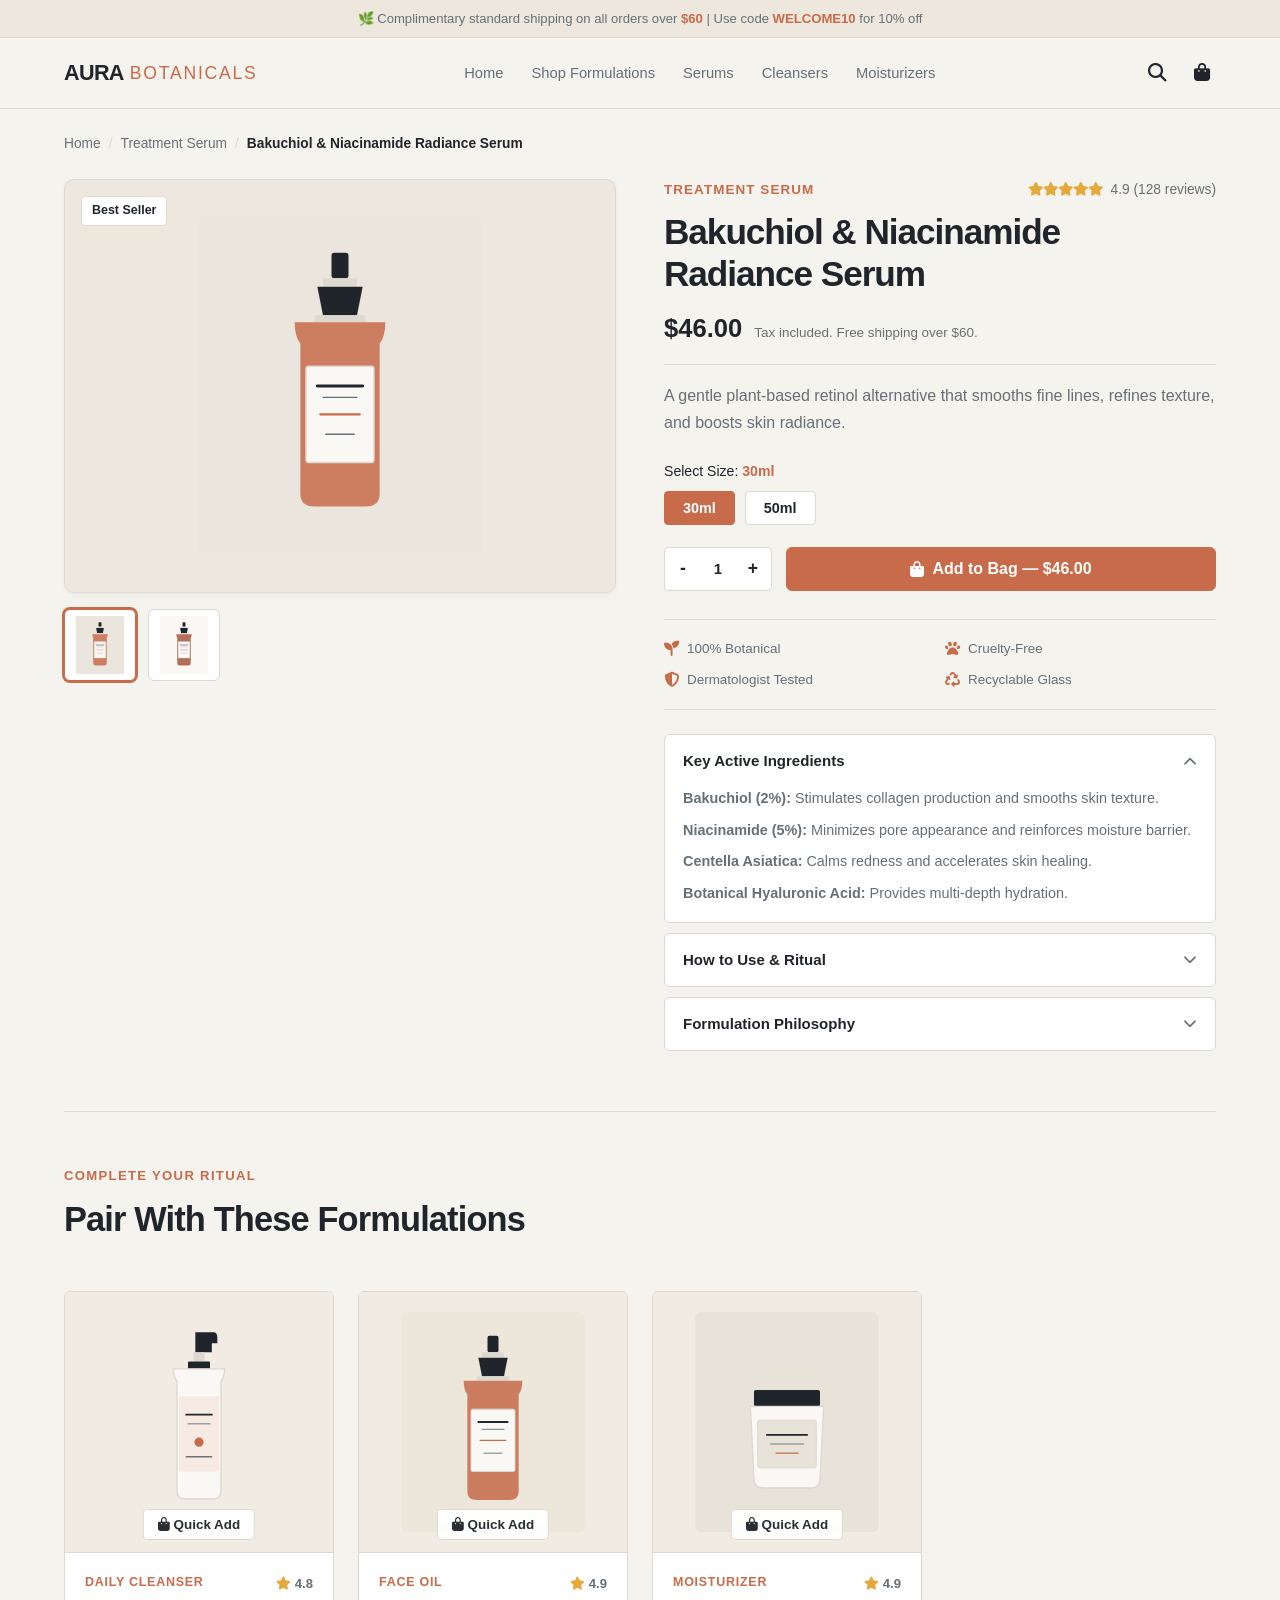
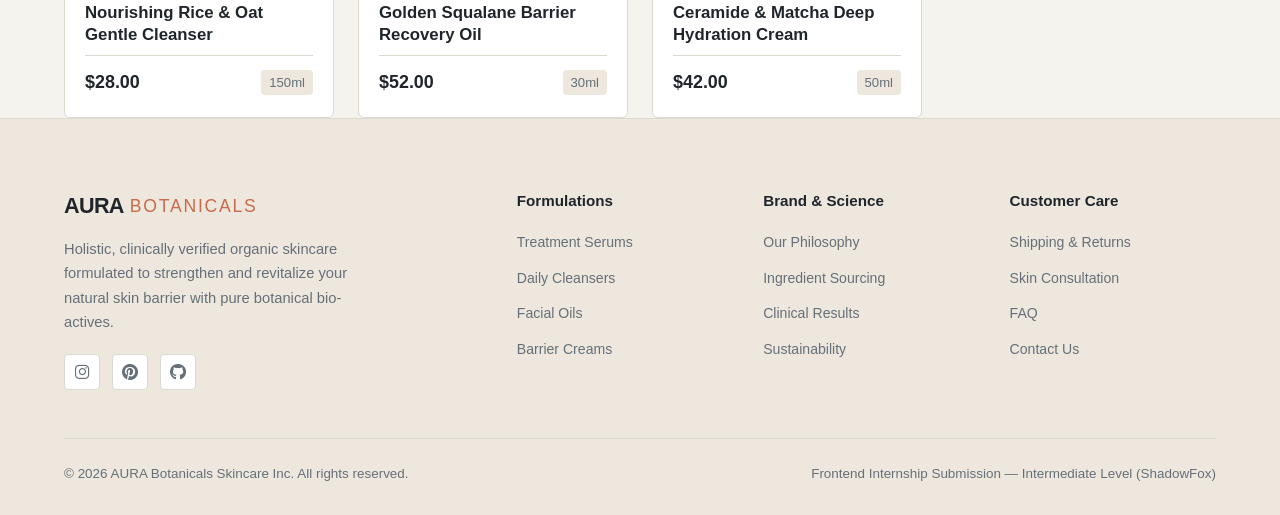
==== product.html @ f3564e28 "Develop the base code of the project" ====
<!DOCTYPE html>
<html lang="en">

<head>
  <meta charset="UTF-8">
  <meta name="viewport" content="width=device-width, initial-scale=1.0">
  <title>Product Details | AURA Botanicals</title>
  <meta name="description"
    content="Discover the botanical ingredients, clinical benefits, and daily ritual instructions for this AURA Botanicals formulation.">

  <!-- Font Awesome Icons -->
  <link rel="stylesheet" href="https://cdnjs.cloudflare.com/ajax/libs/font-awesome/6.5.1/css/all.min.css">

  <!-- Stylesheet -->
  <link rel="stylesheet" href="css/style.css">
</head>

<body>

  <!-- 1. Announcement Top Bar -->
  <div class="announcement-bar">
    <div class="container">
      <span>🌿 Complimentary standard shipping on all orders over <strong>$60</strong> | Use code <strong>WELCOME10</strong> for 10% off</span>
    </div>
  </div>

  <!-- 2. Main Navigation Header -->
  <header class="header">
    <div class="container nav-container">
      <a href="index.html" class="logo">AURA <span>Botanicals</span></a>

      <nav class="nav-menu" id="desktopNav">
        <ul class="nav-list">
          <li><a href="index.html" class="nav-link">Home</a></li>
          <li><a href="shop.html" class="nav-link">Shop Formulations</a></li>
          <li><a href="shop.html?category=serums" class="nav-link">Serums</a></li>
          <li><a href="shop.html?category=cleansers" class="nav-link">Cleansers</a></li>
          <li><a href="shop.html?category=moisturizers" class="nav-link">Moisturizers</a></li>
        </ul>
      </nav>

      <div class="nav-actions">
        <a href="shop.html" class="nav-action-btn" aria-label="Search Catalog"><i class="fa-solid fa-magnifying-glass"></i></a>
        <button type="button" class="nav-action-btn open-cart-btn" aria-label="Open Shopping Bag">
          <i class="fa-solid fa-bag-shopping"></i>
          <span class="cart-count-badge" style="display: none;">0</span>
        </button>
        <button type="button" class="hamburger-btn" id="mobileMenuToggle" aria-label="Toggle Navigation Menu">
          <i class="fa-solid fa-bars"></i>
        </button>
      </div>
    </div>

    <!-- Mobile Drawer Menu -->
    <div class="mobile-nav-menu" id="mobileNavMenu">
      <ul class="mobile-nav-list">
        <li><a href="index.html" class="mobile-nav-link">Home</a></li>
        <li><a href="shop.html" class="mobile-nav-link">All Formulations</a></li>
        <li><a href="shop.html?category=serums" class="mobile-nav-link">Treatment Serums</a></li>
        <li><a href="shop.html?category=cleansers" class="mobile-nav-link">Daily Cleansers</a></li>
        <li><a href="shop.html?category=oils" class="mobile-nav-link">Botanical Oils</a></li>
        <li><a href="shop.html?category=moisturizers" class="mobile-nav-link">Barrier Creams</a></li>
      </ul>
    </div>
  </header>

  <main>
    <!-- 3. Dynamic Product Detail Container -->
    <div class="container" id="productDetailContainer">
      <!-- Injected and rendered dynamically by js/product-detail.js -->
    </div>
  </main>

  <!-- 4. Slide-out Cart Drawer -->
  <div class="cart-overlay" id="cartOverlay"></div>
  <aside class="cart-drawer" id="cartDrawer" aria-label="Shopping Bag">
    <div class="cart-drawer-header">
      <h3>Your Bag</h3>
      <button type="button" class="close-cart-btn" id="closeCartBtn" aria-label="Close Shopping Bag">
        <i class="fa-solid fa-xmark"></i>
      </button>
    </div>

    <!-- Free Shipping Progress Tracker -->
    <div class="cart-shipping-banner">
      <p class="shipping-text" id="cartShippingText">Free shipping on orders over <strong>$60.00</strong></p>
      <div class="shipping-progress-wrap">
        <div class="shipping-progress-bar" id="cartShippingBar"></div>
      </div>
    </div>

    <div class="cart-drawer-body">
      <!-- Empty State -->
      <div class="cart-empty-state" id="cartDrawerEmpty">
        <i class="fa-solid fa-bag-shopping"></i>
        <h4>Your bag is currently empty</h4>
        <p>Explore our organic botanical formulations to find your daily ritual.</p>
        <button type="button" class="btn btn-primary" onclick="closeCartDrawer()">Continue Browsing</button>
      </div>

      <!-- Items List Container -->
      <div class="cart-items-list" id="cartDrawerItems"></div>
    </div>

    <!-- Footer Summary & Checkout -->
    <div class="cart-drawer-footer" id="cartDrawerFooter" style="display: none;">
      <form class="promo-form" id="promoCodeForm">
        <input type="text" id="promoCodeInput" placeholder="Promo code (e.g. WELCOME10)">
        <button type="submit" class="btn btn-secondary btn-sm">Apply</button>
      </form>
      <p class="promo-msg" id="promoMsg"></p>

      <div class="cart-summary-row">
        <span>Estimated Total</span>
        <span id="cartDrawerSubtotal">$0.00</span>
      </div>

      <button type="button" class="btn btn-primary checkout-btn" id="checkoutBtn">
        Proceed to Checkout <i class="fa-solid fa-arrow-right"></i>
      </button>
    </div>
  </aside>

  <!-- 5. Simulated Checkout Modal -->
  <div class="modal-overlay" id="checkoutModal">
    <div class="checkout-modal-card">
      <button type="button" class="close-modal-btn" id="closeCheckoutBtn" aria-label="Close Modal">
        <i class="fa-solid fa-xmark"></i>
      </button>

      <div id="checkoutFormState">
        <span class="section-subtitle">Secure Order</span>
        <h3 style="margin-top: 4px; font-size: 1.4rem;">Checkout Simulation</h3>
        <p style="color: var(--text-secondary); font-size: 0.88rem; margin-top: 4px;">Enter delivery details to complete your order.</p>

        <form class="checkout-form" id="simulatedCheckoutForm">
          <div class="form-row">
            <div class="form-group">
              <label for="cFirstName">First Name</label>
              <input type="text" id="cFirstName" required placeholder="Jane">
            </div>
            <div class="form-group">
              <label for="cLastName">Last Name</label>
              <input type="text" id="cLastName" required placeholder="Doe">
            </div>
          </div>

          <div class="form-group">
            <label for="cEmail">Email Address</label>
            <input type="email" id="cEmail" required placeholder="jane@example.com">
          </div>

          <div class="form-group">
            <label for="cAddress">Shipping Address</label>
            <input type="text" id="cAddress" required placeholder="123 Botanical Way">
          </div>

          <div class="form-row">
            <div class="form-group">
              <label for="cCity">City</label>
              <input type="text" id="cCity" required placeholder="San Francisco">
            </div>
            <div class="form-group">
              <label for="cZip">Postal Code</label>
              <input type="text" id="cZip" required placeholder="94103">
            </div>
          </div>

          <div class="form-group">
            <label for="cPayment">Payment Method</label>
            <select id="cPayment" required>
              <option value="card">Credit / Debit Card</option>
              <option value="applepay">Apple Pay / Google Pay</option>
              <option value="cod">Cash on Delivery</option>
            </select>
          </div>

          <button type="submit" class="btn btn-primary" style="margin-top: 10px;">Place Simulated Order</button>
        </form>
      </div>

      <div id="checkoutSuccessState" class="checkout-success-state">
        <i class="fa-solid fa-circle-check"></i>
        <h3>Order Confirmed!</h3>
        <p>Thank you for shopping with AURA Botanicals. Your botanical formulations are being freshly prepared.</p>
        <button type="button" class="btn btn-primary" onclick="window.location.href='shop.html'">Continue Shopping</button>
      </div>
    </div>
  </div>

  <!-- 6. Main Footer -->
  <footer class="footer">
    <div class="container">
      <div class="footer-grid">
        <div class="footer-brand">
          <a href="index.html" class="logo">AURA <span>Botanicals</span></a>
          <p>
            Holistic, clinically verified organic skincare formulated to strengthen and revitalize your natural skin
            barrier with pure botanical bio-actives.
          </p>
          <div class="footer-socials">
            <a href="https://instagram.com" target="_blank" rel="noopener noreferrer" aria-label="Instagram"><i class="fa-brands fa-instagram"></i></a>
            <a href="https://pinterest.com" target="_blank" rel="noopener noreferrer" aria-label="Pinterest"><i class="fa-brands fa-pinterest"></i></a>
            <a href="https://github.com/EL-STRIX" target="_blank" rel="noopener noreferrer" aria-label="GitHub"><i class="fa-brands fa-github"></i></a>
          </div>
        </div>

        <div class="footer-column">
          <h4>Formulations</h4>
          <ul>
            <li><a href="shop.html?category=serums">Treatment Serums</a></li>
            <li><a href="shop.html?category=cleansers">Daily Cleansers</a></li>
            <li><a href="shop.html?category=oils">Facial Oils</a></li>
            <li><a href="shop.html?category=moisturizers">Barrier Creams</a></li>
          </ul>
        </div>

        <div class="footer-column">
          <h4>Brand & Science</h4>
          <ul>
            <li><a href="index.html">Our Philosophy</a></li>
            <li><a href="index.html">Ingredient Sourcing</a></li>
            <li><a href="index.html">Clinical Results</a></li>
            <li><a href="index.html">Sustainability</a></li>
          </ul>
        </div>

        <div class="footer-column">
          <h4>Customer Care</h4>
          <ul>
            <li><a href="index.html">Shipping & Returns</a></li>
            <li><a href="index.html">Skin Consultation</a></li>
            <li><a href="index.html">FAQ</a></li>
            <li><a href="index.html">Contact Us</a></li>
          </ul>
        </div>
      </div>

      <div class="footer-bottom">
        <p>&copy; <span id="copyrightYear"></span> AURA Botanicals Skincare Inc. All rights reserved.</p>
        <p>Frontend Internship Submission — Intermediate Level (ShadowFox)</p>
      </div>
    </div>
  </footer>

  <!-- Scripts -->
  <script src="js/products.js"></script>
  <script src="js/cart.js"></script>
  <script src="js/product-detail.js"></script>
  <script src="js/main.js"></script>
</body>

</html>
---- css/style.css ----
/* =========================================================
   AURA BOTANICALS - STYLESHEET
   Brand-Focused E-Commerce Storefront
   Frontend Internship (Intermediate Level) - ShadowFox
   ========================================================= */

/* --- 1. Design Tokens & Color Palette --- */
:root {
  --bg-main: #F5F3EE;
  --bg-section: #EDE7DE;
  --bg-card: #FFFFFF;
  --bg-card-header: #F0ECE4;
  --text-primary: #20252B;
  --text-secondary: #667078;
  --accent: #C86B4A;
  --accent-hover: #A9573B;
  --soft-accent: #EDE7DE;
  --border: #DDD9D0;
  --border-focus: #C86B4A;
  --error: #D94841;
  --success: #2E7D52;
  --font-family: -apple-system, BlinkMacSystemFont, 'Segoe UI', Roboto, Helvetica, Arial, sans-serif;
  --radius-sm: 4px;
  --radius-md: 6px;
  --radius-lg: 10px;
  --shadow-sm: 0 2px 6px rgba(32, 37, 43, 0.04);
  --shadow-md: 0 8px 24px rgba(32, 37, 43, 0.06);
}

/* --- 2. Global Reset & Typography --- */
* {
  margin: 0;
  padding: 0;
  box-sizing: border-box;
}

html {
  scroll-behavior: smooth;
  font-size: 16px;
}

body {
  font-family: var(--font-family);
  background-color: var(--bg-main);
  color: var(--text-primary);
  line-height: 1.6;
  -webkit-font-smoothing: antialiased;
}

a {
  text-decoration: none;
  color: inherit;
  transition: color 0.2s ease, border-color 0.2s ease, background-color 0.2s ease;
}

ul {
  list-style: none;
}

img {
  max-width: 100%;
  display: block;
}

.container {
  width: 90%;
  max-width: 1160px;
  margin: 0 auto;
}

.section {
  padding: 80px 0;
}

.section-title-wrap {
  text-align: center;
  margin-bottom: 44px;
}

.section-title-wrap.text-left {
  text-align: left;
}

.section-title {
  font-size: 2.15rem;
  font-weight: 700;
  letter-spacing: -0.025em;
  color: var(--text-primary);
  margin-top: 4px;
  margin-bottom: 8px;
}

.section-subtitle {
  font-size: 0.82rem;
  color: var(--accent);
  text-transform: uppercase;
  letter-spacing: 0.1em;
  font-weight: 600;
}

.section-desc {
  color: var(--text-secondary);
  font-size: 1.02rem;
  max-width: 600px;
  margin: 0 auto;
}

/* --- 3. Buttons & Interactive Elements --- */
.btn {
  display: inline-flex;
  align-items: center;
  justify-content: center;
  gap: 8px;
  padding: 11px 24px;
  border-radius: var(--radius-md);
  font-weight: 600;
  font-size: 0.94rem;
  cursor: pointer;
  border: 1px solid transparent;
  transition: all 0.2s ease;
  text-align: center;
}

.btn-primary {
  background-color: var(--accent);
  color: #FFFFFF;
  border-color: var(--accent);
}

.btn-primary:hover {
  background-color: var(--accent-hover);
  border-color: var(--accent-hover);
  color: #FFFFFF;
}

.btn-secondary {
  background-color: transparent;
  border-color: var(--border);
  color: var(--text-primary);
}

.btn-secondary:hover {
  border-color: var(--accent);
  color: var(--accent);
  background-color: rgba(200, 107, 74, 0.04);
}

.btn-sm {
  padding: 8px 16px;
  font-size: 0.86rem;
}

/* --- 4. Announcement Top Bar --- */
.announcement-bar {
  background-color: var(--bg-section);
  border-bottom: 1px solid var(--border);
  padding: 8px 0;
  font-size: 0.82rem;
  text-align: center;
  color: var(--text-secondary);
  font-weight: 500;
}

.announcement-bar strong {
  color: var(--accent);
}

/* --- 5. Main Header & Navigation --- */
.header {
  position: sticky;
  top: 0;
  background-color: rgba(245, 243, 238, 0.96);
  backdrop-filter: blur(8px);
  -webkit-backdrop-filter: blur(8px);
  border-bottom: 1px solid var(--border);
  z-index: 990;
}

.nav-container {
  display: flex;
  align-items: center;
  justify-content: space-between;
  height: 70px;
}

.logo {
  font-size: 1.35rem;
  font-weight: 800;
  letter-spacing: -0.03em;
  color: var(--text-primary);
  display: flex;
  align-items: center;
  gap: 6px;
}

.logo span {
  font-weight: 300;
  color: var(--accent);
  font-size: 1.1rem;
  text-transform: uppercase;
  letter-spacing: 0.1em;
}

.nav-menu {
  display: flex;
  align-items: center;
}

.nav-list {
  display: flex;
  align-items: center;
  gap: 28px;
}

.nav-link {
  font-size: 0.92rem;
  font-weight: 500;
  color: var(--text-secondary);
  position: relative;
  padding: 4px 0;
}

.nav-link:hover,
.nav-link.active {
  color: var(--accent);
}

.nav-link.active::after {
  content: '';
  position: absolute;
  bottom: 0;
  left: 0;
  width: 100%;
  height: 2px;
  background-color: var(--accent);
}

.nav-actions {
  display: flex;
  align-items: center;
  gap: 16px;
}

.nav-action-btn {
  background: none;
  border: none;
  font-size: 1.15rem;
  color: var(--text-primary);
  cursor: pointer;
  position: relative;
  display: flex;
  align-items: center;
  justify-content: center;
  padding: 6px;
}

.nav-action-btn:hover {
  color: var(--accent);
}

.cart-count-badge {
  position: absolute;
  top: -2px;
  right: -6px;
  background-color: var(--accent);
  color: #FFFFFF;
  font-size: 0.7rem;
  font-weight: 700;
  width: 18px;
  height: 18px;
  border-radius: 50%;
  display: inline-flex;
  align-items: center;
  justify-content: center;
}

.hamburger-btn {
  display: none;
  background: none;
  border: none;
  font-size: 1.35rem;
  color: var(--text-primary);
  cursor: pointer;
}

/* Mobile Nav Drawer */
.mobile-nav-menu {
  display: none;
  position: fixed;
  top: 70px;
  left: -100%;
  width: 100%;
  background-color: var(--bg-main);
  border-bottom: 1px solid var(--border);
  padding: 24px 0;
  transition: left 0.3s ease;
  z-index: 980;
}

.mobile-nav-menu.active {
  left: 0;
}

.mobile-nav-list {
  display: flex;
  flex-direction: column;
  gap: 16px;
  padding: 0 5%;
}

.mobile-nav-link {
  font-size: 1.05rem;
  font-weight: 600;
  color: var(--text-primary);
}

.mobile-nav-link:hover {
  color: var(--accent);
}

/* --- 6. Hero Banner (Homepage) --- */
.hero-section {
  padding: 70px 0 60px 0;
}

.hero-grid {
  display: grid;
  grid-template-columns: 1.1fr 0.9fr;
  align-items: center;
  gap: 50px;
}

.hero-tag {
  display: inline-block;
  font-size: 0.84rem;
  font-weight: 600;
  text-transform: uppercase;
  letter-spacing: 0.08em;
  color: var(--accent);
  margin-bottom: 10px;
}

.hero-title {
  font-size: 3.1rem;
  font-weight: 800;
  line-height: 1.12;
  letter-spacing: -0.035em;
  color: var(--text-primary);
  margin-bottom: 16px;
}

.hero-text {
  font-size: 1.08rem;
  color: var(--text-secondary);
  line-height: 1.65;
  margin-bottom: 30px;
  max-width: 520px;
}

.hero-cta-group {
  display: flex;
  gap: 14px;
  margin-bottom: 36px;
}

.hero-stats {
  display: flex;
  gap: 32px;
  padding-top: 24px;
  border-top: 1px solid var(--border);
}

.stat-item h4 {
  font-size: 1.35rem;
  font-weight: 700;
  color: var(--text-primary);
}

.stat-item p {
  font-size: 0.82rem;
  color: var(--text-secondary);
}

.hero-visual-card {
  background-color: var(--bg-section);
  border: 1px solid var(--border);
  border-radius: var(--radius-lg);
  padding: 30px;
  position: relative;
  box-shadow: var(--shadow-md);
  text-align: center;
}

.hero-visual-svg {
  width: 100%;
  max-width: 320px;
  margin: 0 auto;
}

.hero-floating-badge {
  position: absolute;
  bottom: 24px;
  left: 24px;
  background-color: #FFFFFF;
  border: 1px solid var(--border);
  padding: 12px 18px;
  border-radius: var(--radius-md);
  box-shadow: var(--shadow-sm);
  text-align: left;
}

.floating-title {
  font-size: 0.88rem;
  font-weight: 700;
  color: var(--text-primary);
}

.floating-sub {
  font-size: 0.78rem;
  color: var(--accent);
  font-weight: 600;
}

/* --- 7. Brand Values Banner --- */
.values-section {
  background-color: var(--bg-section);
  border-top: 1px solid var(--border);
  border-bottom: 1px solid var(--border);
  padding: 40px 0;
}

.values-grid {
  display: grid;
  grid-template-columns: repeat(4, 1fr);
  gap: 24px;
}

.value-item {
  display: flex;
  align-items: center;
  gap: 14px;
}

.value-icon {
  width: 44px;
  height: 44px;
  border-radius: var(--radius-md);
  background-color: var(--bg-card);
  border: 1px solid var(--border);
  display: flex;
  align-items: center;
  justify-content: center;
  color: var(--accent);
  font-size: 1.2rem;
  flex-shrink: 0;
}

.value-info h4 {
  font-size: 0.94rem;
  font-weight: 700;
  color: var(--text-primary);
  margin-bottom: 2px;
}

.value-info p {
  font-size: 0.82rem;
  color: var(--text-secondary);
}

/* --- 8. Product Cards & Grids --- */
.products-grid {
  display: grid;
  grid-template-columns: repeat(auto-fill, minmax(260px, 1fr));
  gap: 24px;
}

.product-card {
  background-color: var(--bg-card);
  border: 1px solid var(--border);
  border-radius: var(--radius-md);
  overflow: hidden;
  display: flex;
  flex-direction: column;
  transition: transform 0.2s ease, border-color 0.2s ease, box-shadow 0.2s ease;
}

.product-card:hover {
  transform: translateY(-4px);
  border-color: var(--accent);
  box-shadow: var(--shadow-md);
}

.product-card-media {
  position: relative;
  background-color: var(--bg-card-header);
  padding: 20px;
  display: flex;
  align-items: center;
  justify-content: center;
  border-bottom: 1px solid var(--border);
}

.product-img-link {
  display: block;
  width: 100%;
}

.product-svg {
  width: 100%;
  height: 220px;
  display: block;
}

.product-badge {
  position: absolute;
  top: 12px;
  left: 12px;
  background-color: var(--bg-card);
  color: var(--text-primary);
  font-size: 0.74rem;
  font-weight: 700;
  padding: 3px 8px;
  border-radius: var(--radius-sm);
  border: 1px solid var(--border);
}

.quick-add-btn {
  position: absolute;
  bottom: 12px;
  left: 50%;
  transform: translateX(-50%);
  background-color: #FFFFFF;
  color: var(--text-primary);
  border: 1px solid var(--border);
  padding: 7px 14px;
  border-radius: var(--radius-sm);
  font-size: 0.84rem;
  font-weight: 600;
  cursor: pointer;
  opacity: 0.95;
  transition: all 0.2s ease;
  white-space: nowrap;
}

.quick-add-btn:hover {
  background-color: var(--accent);
  color: #FFFFFF;
  border-color: var(--accent);
}

.product-card-info {
  padding: 20px;
  display: flex;
  flex-direction: column;
  flex-grow: 1;
}

.product-category-rating {
  display: flex;
  justify-content: space-between;
  align-items: center;
  margin-bottom: 8px;
}

.prod-category {
  font-size: 0.78rem;
  text-transform: uppercase;
  letter-spacing: 0.06em;
  color: var(--accent);
  font-weight: 600;
}

.prod-rating {
  font-size: 0.82rem;
  color: var(--text-secondary);
  font-weight: 600;
}

.prod-rating i {
  color: #E5A83B;
}

.product-title {
  font-size: 1.05rem;
  font-weight: 700;
  line-height: 1.35;
  margin-bottom: 8px;
}

.product-title a:hover {
  color: var(--accent);
}

.product-desc {
  font-size: 0.86rem;
  color: var(--text-secondary);
  line-height: 1.55;
  margin-bottom: 16px;
  flex-grow: 1;
}

.product-card-footer {
  display: flex;
  justify-content: space-between;
  align-items: center;
  padding-top: 12px;
  border-top: 1px solid var(--border);
}

.product-price {
  font-size: 1.12rem;
  font-weight: 700;
  color: var(--text-primary);
}

.product-size {
  font-size: 0.82rem;
  color: var(--text-secondary);
  background-color: var(--soft-accent);
  padding: 2px 8px;
  border-radius: var(--radius-sm);
}

/* --- 9. Categories Showcase Section --- */
.categories-section {
  background-color: var(--bg-section);
  border-top: 1px solid var(--border);
  border-bottom: 1px solid var(--border);
}

.categories-grid {
  display: grid;
  grid-template-columns: repeat(4, 1fr);
  gap: 20px;
}

.category-card {
  background-color: var(--bg-card);
  border: 1px solid var(--border);
  border-radius: var(--radius-md);
  padding: 24px;
  text-align: center;
  display: flex;
  flex-direction: column;
  align-items: center;
  gap: 12px;
  transition: all 0.2s ease;
}

.category-card:hover {
  border-color: var(--accent);
  transform: translateY(-3px);
  box-shadow: var(--shadow-sm);
}

.category-icon {
  width: 52px;
  height: 52px;
  border-radius: var(--radius-md);
  background-color: var(--soft-accent);
  color: var(--accent);
  display: flex;
  align-items: center;
  justify-content: center;
  font-size: 1.4rem;
}

.category-card h3 {
  font-size: 1.05rem;
  font-weight: 700;
}

.category-card p {
  font-size: 0.82rem;
  color: var(--text-secondary);
}

/* --- 10. Ingredient Spotlight Banner --- */
.spotlight-section {
  padding: 80px 0;
}

.spotlight-card {
  background-color: var(--bg-card);
  border: 1px solid var(--border);
  border-radius: var(--radius-lg);
  display: grid;
  grid-template-columns: 1fr 1fr;
  overflow: hidden;
}

.spotlight-content {
  padding: 48px;
  display: flex;
  flex-direction: column;
  justify-content: center;
}

.spotlight-title {
  font-size: 2.2rem;
  font-weight: 800;
  letter-spacing: -0.025em;
  margin: 6px 0 16px 0;
}

.spotlight-text {
  font-size: 1rem;
  color: var(--text-secondary);
  line-height: 1.7;
  margin-bottom: 24px;
}

.spotlight-pillars {
  display: grid;
  grid-template-columns: 1fr 1fr;
  gap: 16px;
  margin-bottom: 30px;
}

.pillar-item h5 {
  font-size: 0.95rem;
  font-weight: 700;
  color: var(--text-primary);
  margin-bottom: 4px;
}

.pillar-item p {
  font-size: 0.84rem;
  color: var(--text-secondary);
}

.spotlight-media {
  background-color: var(--bg-section);
  border-left: 1px solid var(--border);
  padding: 40px;
  display: flex;
  align-items: center;
  justify-content: center;
}

/* --- 11. Testimonials & Press --- */
.testimonials-section {
  background-color: var(--bg-section);
  border-top: 1px solid var(--border);
  border-bottom: 1px solid var(--border);
}

.testimonials-grid {
  display: grid;
  grid-template-columns: repeat(3, 1fr);
  gap: 24px;
}

.testimonial-card {
  background-color: var(--bg-card);
  border: 1px solid var(--border);
  border-radius: var(--radius-md);
  padding: 28px;
  display: flex;
  flex-direction: column;
  justify-content: space-between;
}

.test-stars {
  color: #E5A83B;
  font-size: 0.9rem;
  margin-bottom: 12px;
}

.test-quote {
  font-size: 0.95rem;
  color: var(--text-primary);
  line-height: 1.6;
  margin-bottom: 20px;
  font-style: italic;
}

.test-author h5 {
  font-size: 0.92rem;
  font-weight: 700;
}

.test-author span {
  font-size: 0.8rem;
  color: var(--text-secondary);
}

/* --- 12. Newsletter CTA --- */
.newsletter-section {
  padding: 70px 0;
}

.newsletter-card {
  background-color: var(--bg-card);
  border: 1px solid var(--border);
  border-radius: var(--radius-lg);
  padding: 48px;
  text-align: center;
  max-width: 800px;
  margin: 0 auto;
}

.newsletter-card h2 {
  font-size: 1.9rem;
  font-weight: 800;
  margin-bottom: 10px;
}

.newsletter-card p {
  color: var(--text-secondary);
  font-size: 0.98rem;
  margin-bottom: 26px;
}

.newsletter-form {
  display: flex;
  max-width: 480px;
  margin: 0 auto 12px auto;
  gap: 8px;
}

.newsletter-form input {
  flex: 1;
  padding: 11px 16px;
  background-color: var(--bg-main);
  border: 1px solid var(--border);
  border-radius: var(--radius-md);
  color: var(--text-primary);
  font-size: 0.94rem;
  font-family: inherit;
}

.newsletter-form input:focus {
  outline: none;
  border-color: var(--border-focus);
  background-color: #FFFFFF;
}

.newsletter-success {
  display: none;
  color: var(--success);
  font-size: 0.88rem;
  font-weight: 600;
}

/* --- 13. Shop / Catalog Page Styles --- */
.shop-hero {
  padding: 50px 0 30px 0;
  background-color: var(--bg-section);
  border-bottom: 1px solid var(--border);
  text-align: center;
}

.shop-controls-bar {
  display: flex;
  justify-content: space-between;
  align-items: center;
  flex-wrap: wrap;
  gap: 16px;
  padding: 24px 0;
  margin-bottom: 10px;
  border-bottom: 1px solid var(--border);
}

.category-filter-group {
  display: flex;
  flex-wrap: wrap;
  gap: 8px;
}

.category-filter-btn {
  background-color: var(--bg-card);
  border: 1px solid var(--border);
  padding: 8px 16px;
  border-radius: var(--radius-sm);
  font-size: 0.86rem;
  font-weight: 600;
  color: var(--text-secondary);
  cursor: pointer;
  transition: all 0.2s ease;
}

.category-filter-btn:hover,
.category-filter-btn.active {
  background-color: var(--accent);
  border-color: var(--accent);
  color: #FFFFFF;
}

.shop-search-sort {
  display: flex;
  align-items: center;
  gap: 12px;
}

.shop-search-box {
  position: relative;
  display: flex;
  align-items: center;
}

.shop-search-box input {
  padding: 8px 12px 8px 34px;
  background-color: var(--bg-card);
  border: 1px solid var(--border);
  border-radius: var(--radius-sm);
  color: var(--text-primary);
  font-size: 0.88rem;
  font-family: inherit;
}

.shop-search-box input:focus {
  outline: none;
  border-color: var(--accent);
}

.shop-search-box i {
  position: absolute;
  left: 12px;
  color: var(--text-secondary);
  font-size: 0.85rem;
}

.shop-sort-select {
  padding: 8px 12px;
  background-color: var(--bg-card);
  border: 1px solid var(--border);
  border-radius: var(--radius-sm);
  color: var(--text-primary);
  font-size: 0.88rem;
  font-family: inherit;
  cursor: pointer;
}

.shop-sort-select:focus {
  outline: none;
  border-color: var(--accent);
}

.shop-meta-info {
  display: flex;
  justify-content: space-between;
  align-items: center;
  margin-bottom: 24px;
  font-size: 0.88rem;
  color: var(--text-secondary);
}

.no-products-state {
  grid-column: 1 / -1;
  text-align: center;
  padding: 60px 20px;
  background-color: var(--bg-card);
  border: 1px solid var(--border);
  border-radius: var(--radius-md);
}

.no-prod-icon {
  font-size: 3rem;
  color: var(--accent);
  margin-bottom: 16px;
}

.no-products-state h3 {
  font-size: 1.35rem;
  margin-bottom: 8px;
}

.no-products-state p {
  color: var(--text-secondary);
  margin-bottom: 20px;
}

/* --- 14. Product Detail Page --- */
.breadcrumb-nav {
  display: flex;
  align-items: center;
  gap: 8px;
  font-size: 0.86rem;
  color: var(--text-secondary);
  padding: 24px 0;
}

.breadcrumb-nav a:hover {
  color: var(--accent);
}

.bc-sep {
  color: var(--border);
}

.bc-current {
  color: var(--text-primary);
  font-weight: 600;
}

.product-detail-layout {
  display: grid;
  grid-template-columns: 1fr 1fr;
  gap: 48px;
  margin-bottom: 60px;
}

.product-gallery-wrap {
  display: flex;
  flex-direction: column;
  gap: 16px;
}

.product-main-media {
  background-color: var(--bg-section);
  border: 1px solid var(--border);
  border-radius: var(--radius-lg);
  padding: 36px;
  position: relative;
  box-shadow: var(--shadow-sm);
  display: flex;
  align-items: center;
  justify-content: center;
}

.product-main-media .product-svg {
  height: 340px;
  max-width: 320px;
}

.detail-badge {
  position: absolute;
  top: 16px;
  left: 16px;
  background-color: var(--bg-card);
  color: var(--text-primary);
  font-size: 0.78rem;
  font-weight: 700;
  padding: 4px 10px;
  border-radius: var(--radius-sm);
  border: 1px solid var(--border);
}

.product-thumbnails {
  display: flex;
  gap: 12px;
}

.thumb-btn {
  width: 72px;
  height: 72px;
  border: 1px solid var(--border);
  border-radius: var(--radius-md);
  background: var(--bg-card);
  padding: 6px;
  cursor: pointer;
  transition: all 0.2s ease;
}

.thumb-btn .product-svg {
  height: 100%;
  width: 100%;
}

.thumb-btn:hover,
.thumb-btn.active {
  border-color: var(--accent);
  box-shadow: 0 0 0 2px var(--accent);
}

.product-info-wrap {
  display: flex;
  flex-direction: column;
}

.detail-category-rating {
  display: flex;
  justify-content: space-between;
  align-items: center;
  margin-bottom: 10px;
}

.detail-category {
  font-size: 0.84rem;
  font-weight: 700;
  color: var(--accent);
  text-transform: uppercase;
  letter-spacing: 0.08em;
}

.detail-rating {
  font-size: 0.86rem;
  color: var(--text-secondary);
}

.detail-rating .stars {
  color: #E5A83B;
  margin-right: 4px;
}

.detail-title {
  font-size: 2.2rem;
  font-weight: 800;
  letter-spacing: -0.03em;
  line-height: 1.2;
  margin-bottom: 12px;
}

.detail-price-wrap {
  display: flex;
  align-items: baseline;
  gap: 12px;
  margin-bottom: 18px;
  padding-bottom: 16px;
  border-bottom: 1px solid var(--border);
}

.detail-price {
  font-size: 1.6rem;
  font-weight: 800;
  color: var(--text-primary);
}

.detail-tax-note {
  font-size: 0.84rem;
  color: var(--text-secondary);
}

.detail-short-desc {
  font-size: 1rem;
  color: var(--text-secondary);
  line-height: 1.65;
  margin-bottom: 24px;
}

.detail-option-group {
  margin-bottom: 22px;
}

.option-label {
  display: block;
  font-size: 0.88rem;
  color: var(--text-primary);
  margin-bottom: 8px;
}

.option-label strong {
  color: var(--accent);
}

.size-options {
  display: flex;
  gap: 10px;
}

.size-btn {
  padding: 8px 18px;
  background-color: var(--bg-card);
  border: 1px solid var(--border);
  border-radius: var(--radius-sm);
  font-size: 0.9rem;
  font-weight: 600;
  cursor: pointer;
  color: var(--text-primary);
  transition: all 0.2s ease;
}

.size-btn:hover,
.size-btn.active {
  background-color: var(--accent);
  border-color: var(--accent);
  color: #FFFFFF;
}

.detail-action-group {
  display: flex;
  gap: 14px;
  margin-bottom: 28px;
}

.detail-qty-stepper {
  display: flex;
  align-items: center;
  border: 1px solid var(--border);
  border-radius: var(--radius-sm);
  background-color: var(--bg-card);
}

.qty-btn {
  background: none;
  border: none;
  width: 36px;
  height: 42px;
  font-size: 1.1rem;
  font-weight: 600;
  cursor: pointer;
  color: var(--text-primary);
  display: flex;
  align-items: center;
  justify-content: center;
}

.qty-btn:hover {
  background-color: var(--soft-accent);
}

.qty-val {
  min-width: 34px;
  text-align: center;
  font-size: 0.94rem;
  font-weight: 600;
}

.detail-add-btn {
  flex: 1;
  font-size: 1rem;
  padding: 12px 24px;
}

.detail-trust-grid {
  display: grid;
  grid-template-columns: repeat(2, 1fr);
  gap: 10px;
  padding: 18px 0;
  border-top: 1px solid var(--border);
  border-bottom: 1px solid var(--border);
  margin-bottom: 24px;
}

.trust-pill {
  display: flex;
  align-items: center;
  gap: 8px;
  font-size: 0.84rem;
  color: var(--text-secondary);
}

.trust-pill i {
  color: var(--accent);
  font-size: 0.95rem;
}

/* Accordions */
.detail-accordions {
  display: flex;
  flex-direction: column;
  gap: 10px;
}

.accordion-item {
  background-color: var(--bg-card);
  border: 1px solid var(--border);
  border-radius: var(--radius-md);
  overflow: hidden;
}

.accordion-header {
  padding: 14px 18px;
  font-size: 0.94rem;
  font-weight: 700;
  color: var(--text-primary);
  cursor: pointer;
  display: flex;
  justify-content: space-between;
  align-items: center;
  list-style: none;
}

.accordion-header::-webkit-details-marker {
  display: none;
}

.acc-icon {
  font-size: 0.85rem;
  color: var(--text-secondary);
  transition: transform 0.2s ease;
}

details[open] .acc-icon {
  transform: rotate(180deg);
}

.accordion-body {
  padding: 0 18px 16px 18px;
  font-size: 0.9rem;
  color: var(--text-secondary);
  line-height: 1.65;
}

.ingredient-list {
  display: flex;
  flex-direction: column;
  gap: 8px;
}

.skin-suitability {
  margin-top: 10px;
  color: var(--text-primary);
}

.related-products-section {
  padding-top: 50px;
  border-top: 1px solid var(--border);
}

/* --- 15. Slide-out Cart Drawer --- */
.cart-overlay {
  position: fixed;
  top: 0;
  left: 0;
  width: 100vw;
  height: 100vh;
  background-color: rgba(32, 37, 43, 0.45);
  backdrop-filter: blur(2px);
  z-index: 1050;
  opacity: 0;
  pointer-events: none;
  transition: opacity 0.3s ease;
}

.cart-overlay.active {
  opacity: 1;
  pointer-events: auto;
}

.cart-drawer {
  position: fixed;
  top: 0;
  right: -450px;
  width: 100%;
  max-width: 420px;
  height: 100vh;
  background-color: var(--bg-main);
  box-shadow: -4px 0 24px rgba(32, 37, 43, 0.15);
  z-index: 1100;
  display: flex;
  flex-direction: column;
  transition: right 0.3s cubic-bezier(0.16, 1, 0.3, 1);
}

.cart-drawer.open {
  right: 0;
}

.cart-drawer-header {
  display: flex;
  justify-content: space-between;
  align-items: center;
  padding: 20px 24px;
  border-bottom: 1px solid var(--border);
  background-color: var(--bg-card);
}

.cart-drawer-header h3 {
  font-size: 1.15rem;
  font-weight: 700;
}

.close-cart-btn {
  background: none;
  border: none;
  font-size: 1.25rem;
  color: var(--text-primary);
  cursor: pointer;
}

.close-cart-btn:hover {
  color: var(--accent);
}

.cart-shipping-banner {
  padding: 12px 24px;
  background-color: var(--bg-section);
  border-bottom: 1px solid var(--border);
}

.shipping-progress-wrap {
  height: 6px;
  background-color: var(--border);
  border-radius: 3px;
  overflow: hidden;
  margin-top: 6px;
}

.shipping-progress-bar {
  height: 100%;
  background-color: var(--accent);
  width: 0%;
  transition: width 0.3s ease;
}

.shipping-text {
  font-size: 0.8rem;
  color: var(--text-secondary);
}

.cart-drawer-body {
  flex: 1;
  overflow-y: auto;
  padding: 20px 24px;
}

.cart-empty-state {
  text-align: center;
  padding: 50px 0;
}

.cart-empty-state i {
  font-size: 2.8rem;
  color: var(--border);
  margin-bottom: 12px;
}

.cart-empty-state h4 {
  font-size: 1.15rem;
  margin-bottom: 6px;
}

.cart-empty-state p {
  font-size: 0.88rem;
  color: var(--text-secondary);
  margin-bottom: 18px;
}

.cart-items-list {
  display: flex;
  flex-direction: column;
  gap: 16px;
}

.cart-item {
  display: flex;
  gap: 14px;
  background-color: var(--bg-card);
  border: 1px solid var(--border);
  border-radius: var(--radius-md);
  padding: 12px;
}

.cart-item-img {
  width: 65px;
  height: 75px;
  background-color: var(--bg-card-header);
  border-radius: var(--radius-sm);
  display: flex;
  align-items: center;
  justify-content: center;
  flex-shrink: 0;
}

.cart-item-img .product-svg {
  height: 100%;
  width: 100%;
}

.cart-item-details {
  flex: 1;
  display: flex;
  flex-direction: column;
  justify-content: space-between;
}

.cart-item-header {
  display: flex;
  justify-content: space-between;
  align-items: flex-start;
  gap: 8px;
}

.cart-item-title {
  font-size: 0.88rem;
  font-weight: 700;
  line-height: 1.3;
}

.cart-item-title a:hover {
  color: var(--accent);
}

.cart-item-remove {
  background: none;
  border: none;
  color: var(--text-secondary);
  cursor: pointer;
  font-size: 0.85rem;
}

.cart-item-remove:hover {
  color: var(--error);
}

.cart-item-variant {
  font-size: 0.78rem;
  color: var(--text-secondary);
  margin-top: 2px;
}

.cart-item-footer {
  display: flex;
  justify-content: space-between;
  align-items: center;
  margin-top: 8px;
}

.cart-item-footer .qty-control {
  display: flex;
  align-items: center;
  border: 1px solid var(--border);
  border-radius: var(--radius-sm);
}

.cart-item-footer .qty-btn {
  width: 24px;
  height: 24px;
  font-size: 0.85rem;
}

.cart-item-footer .qty-val {
  font-size: 0.82rem;
  min-width: 24px;
}

.cart-item-price {
  font-size: 0.94rem;
  font-weight: 700;
}

.cart-drawer-footer {
  padding: 20px 24px;
  border-top: 1px solid var(--border);
  background-color: var(--bg-card);
}

.promo-form {
  display: flex;
  gap: 8px;
  margin-bottom: 8px;
}

.promo-form input {
  flex: 1;
  padding: 8px 12px;
  background-color: var(--bg-main);
  border: 1px solid var(--border);
  border-radius: var(--radius-sm);
  font-size: 0.84rem;
  font-family: inherit;
  text-transform: uppercase;
}

.promo-form input:focus {
  outline: none;
  border-color: var(--accent);
}

.promo-msg {
  font-size: 0.78rem;
  margin-bottom: 12px;
  min-height: 14px;
}

.promo-msg.success {
  color: var(--success);
}

.promo-msg.error {
  color: var(--error);
}

.cart-summary-row {
  display: flex;
  justify-content: space-between;
  font-size: 1.05rem;
  font-weight: 700;
  margin-bottom: 14px;
}

.checkout-btn {
  width: 100%;
}

/* --- 16. Simulated Checkout Modal --- */
.modal-overlay {
  position: fixed;
  top: 0;
  left: 0;
  width: 100vw;
  height: 100vh;
  background-color: rgba(32, 37, 43, 0.5);
  backdrop-filter: blur(3px);
  z-index: 1200;
  display: none;
  align-items: center;
  justify-content: center;
  padding: 20px;
}

.modal-overlay.active {
  display: flex;
}

.checkout-modal-card {
  background-color: var(--bg-card);
  border: 1px solid var(--border);
  border-radius: var(--radius-lg);
  max-width: 540px;
  width: 100%;
  padding: 32px;
  position: relative;
  box-shadow: var(--shadow-md);
  max-height: 90vh;
  overflow-y: auto;
}

.close-modal-btn {
  position: absolute;
  top: 18px;
  right: 18px;
  background: none;
  border: none;
  font-size: 1.2rem;
  color: var(--text-secondary);
  cursor: pointer;
}

.close-modal-btn:hover {
  color: var(--text-primary);
}

.checkout-form {
  display: flex;
  flex-direction: column;
  gap: 14px;
  margin-top: 20px;
}

.form-row {
  display: grid;
  grid-template-columns: 1fr 1fr;
  gap: 12px;
}

.checkout-form .form-group {
  display: flex;
  flex-direction: column;
  gap: 4px;
}

.checkout-form label {
  font-size: 0.84rem;
  font-weight: 600;
}

.checkout-form input,
.checkout-form select {
  padding: 10px 12px;
  background-color: var(--bg-main);
  border: 1px solid var(--border);
  border-radius: var(--radius-sm);
  font-size: 0.9rem;
  font-family: inherit;
}

.checkout-form input:focus,
.checkout-form select:focus {
  outline: none;
  border-color: var(--accent);
}

.checkout-success-state {
  display: none;
  text-align: center;
  padding: 20px 0;
}

.checkout-success-state i {
  font-size: 3.5rem;
  color: var(--success);
  margin-bottom: 16px;
}

.checkout-success-state h3 {
  font-size: 1.4rem;
  margin-bottom: 8px;
}

.checkout-success-state p {
  color: var(--text-secondary);
  font-size: 0.94rem;
  margin-bottom: 24px;
}

/* Toast Alert */
.aura-toast {
  position: fixed;
  bottom: 24px;
  right: 24px;
  background-color: var(--text-primary);
  color: #FFFFFF;
  padding: 12px 20px;
  border-radius: var(--radius-md);
  font-size: 0.88rem;
  font-weight: 500;
  box-shadow: var(--shadow-md);
  z-index: 1300;
  opacity: 0;
  transform: translateY(10px);
  transition: all 0.3s ease;
  pointer-events: none;
}

.aura-toast.visible {
  opacity: 1;
  transform: translateY(0);
}

/* --- 17. Main Footer --- */
.footer {
  background-color: var(--bg-section);
  border-top: 1px solid var(--border);
  padding: 70px 0 30px 0;
}

.footer-grid {
  display: grid;
  grid-template-columns: 2fr 1fr 1fr 1fr;
  gap: 40px;
  margin-bottom: 48px;
}

.footer-brand p {
  color: var(--text-secondary);
  font-size: 0.92rem;
  line-height: 1.65;
  margin: 14px 0 20px 0;
  max-width: 320px;
}

.footer-socials {
  display: flex;
  gap: 12px;
}

.footer-socials a {
  width: 36px;
  height: 36px;
  border-radius: var(--radius-sm);
  background-color: var(--bg-card);
  border: 1px solid var(--border);
  display: flex;
  align-items: center;
  justify-content: center;
  color: var(--text-secondary);
  font-size: 1.05rem;
}

.footer-socials a:hover {
  color: var(--accent);
  border-color: var(--accent);
}

.footer-column h4 {
  font-size: 0.95rem;
  font-weight: 700;
  color: var(--text-primary);
  margin-bottom: 16px;
}

.footer-column ul {
  display: flex;
  flex-direction: column;
  gap: 10px;
}

.footer-column a {
  font-size: 0.88rem;
  color: var(--text-secondary);
}

.footer-column a:hover {
  color: var(--accent);
}

.footer-bottom {
  padding-top: 24px;
  border-top: 1px solid var(--border);
  display: flex;
  justify-content: space-between;
  align-items: center;
  font-size: 0.84rem;
  color: var(--text-secondary);
}

/* --- 18. Responsive Media Queries --- */
@media (max-width: 992px) {
  .hero-grid {
    grid-template-columns: 1fr;
    text-align: center;
    gap: 36px;
  }

  .hero-text {
    margin-left: auto;
    margin-right: auto;
  }

  .hero-cta-group,
  .hero-stats {
    justify-content: center;
  }

  .values-grid {
    grid-template-columns: repeat(2, 1fr);
  }

  .categories-grid {
    grid-template-columns: repeat(2, 1fr);
  }

  .spotlight-card {
    grid-template-columns: 1fr;
  }

  .spotlight-media {
    border-left: none;
    border-top: 1px solid var(--border);
  }

  .testimonials-grid {
    grid-template-columns: 1fr;
  }

  .footer-grid {
    grid-template-columns: 1fr 1fr;
  }

  .product-detail-layout {
    grid-template-columns: 1fr;
    gap: 36px;
  }
}

@media (max-width: 768px) {
  .nav-list {
    display: none;
  }

  .hamburger-btn {
    display: block;
  }

  .mobile-nav-menu {
    display: block;
  }

  .hero-title {
    font-size: 2.3rem;
  }

  .shop-controls-bar {
    flex-direction: column;
    align-items: stretch;
  }

  .shop-search-sort {
    flex-direction: column;
    align-items: stretch;
  }

  .shop-search-box input {
    width: 100%;
  }

  .detail-title {
    font-size: 1.8rem;
  }

  .detail-action-group {
    flex-direction: column;
  }

  .detail-qty-stepper {
    justify-content: center;
  }

  .footer-grid {
    grid-template-columns: 1fr;
    gap: 28px;
  }

  .footer-bottom {
    flex-direction: column;
    gap: 12px;
    text-align: center;
  }
}

@media (max-width: 480px) {
  .values-grid {
    grid-template-columns: 1fr;
  }

  .categories-grid {
    grid-template-columns: 1fr;
  }

  .hero-stats {
    flex-direction: column;
    gap: 14px;
  }

  .newsletter-form {
    flex-direction: column;
  }

  .form-row {
    grid-template-columns: 1fr;
  }

  .cart-drawer {
    max-width: 100%;
  }
}
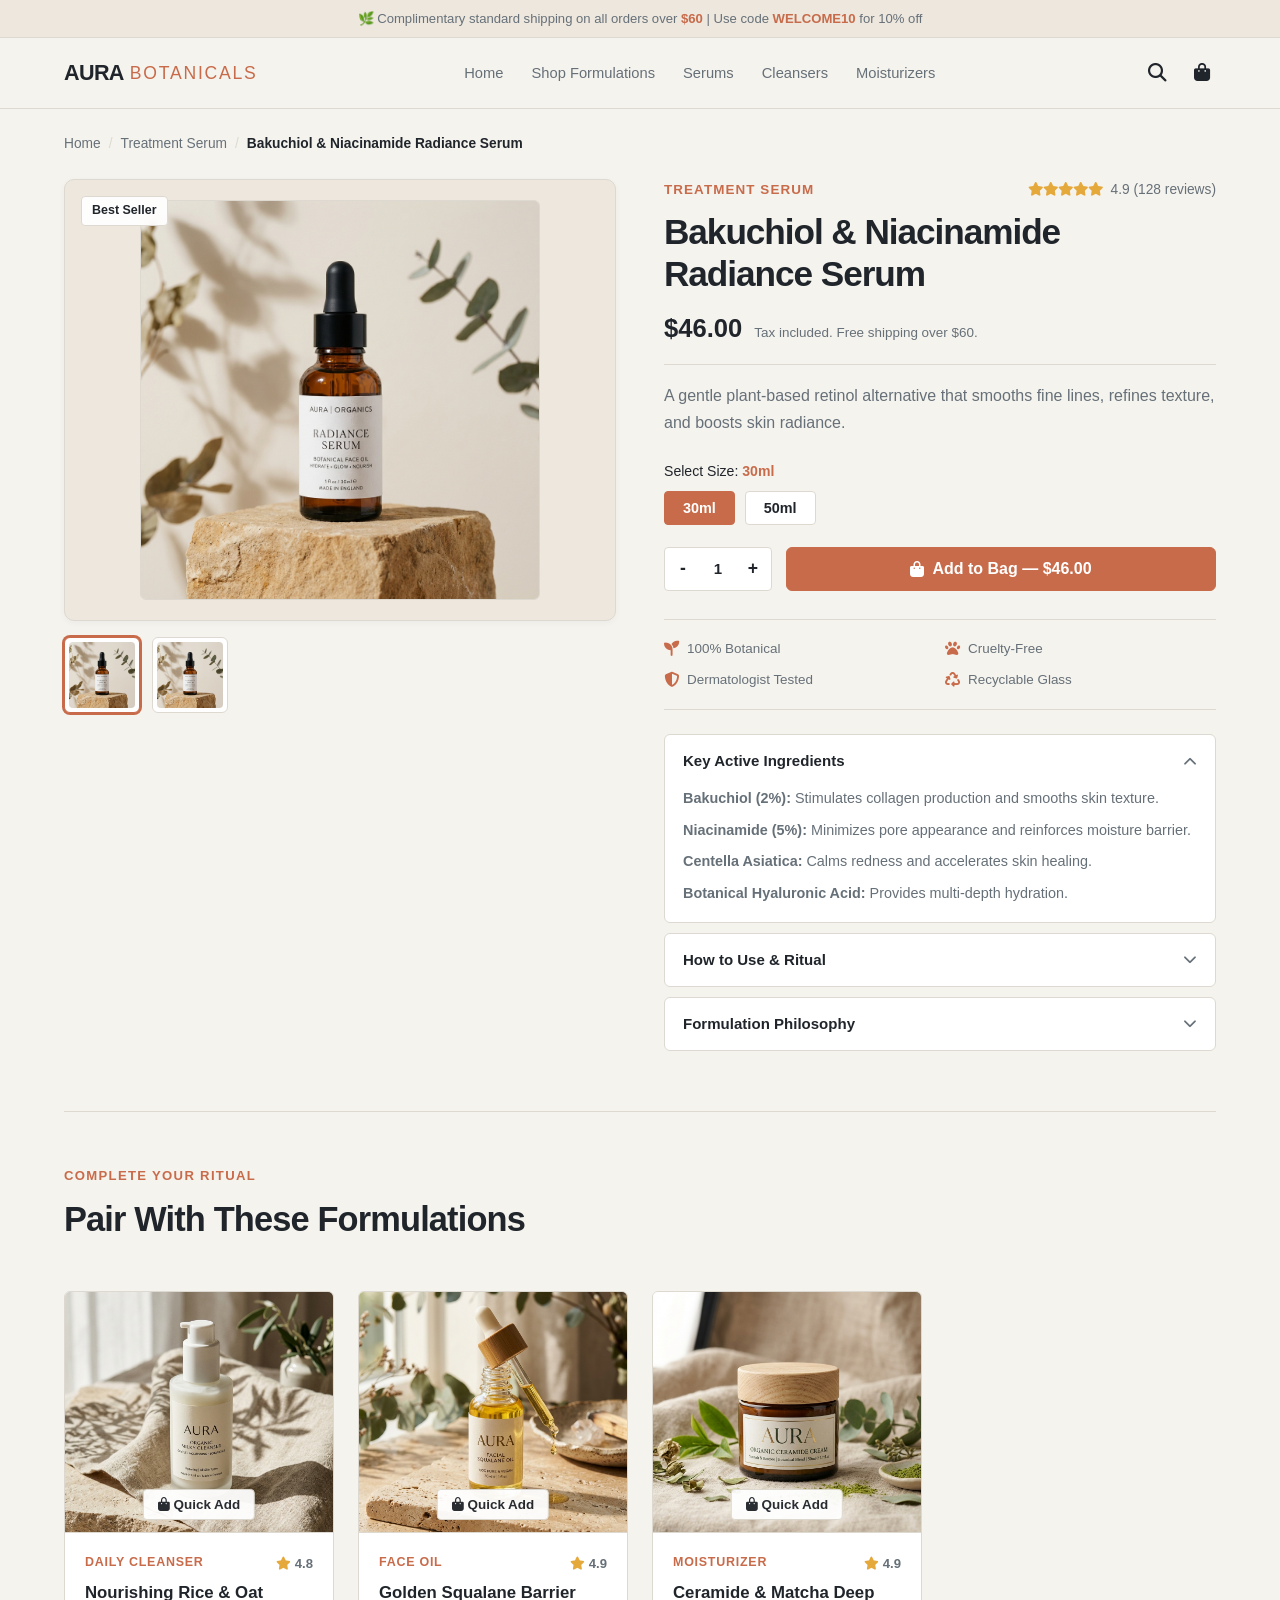
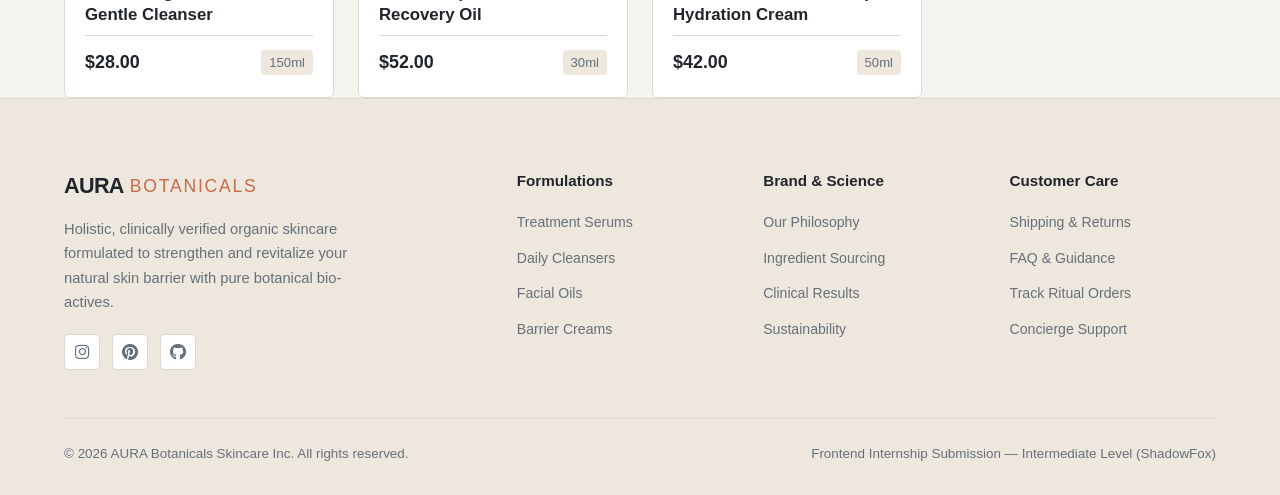
==== commit f078cced: "Add the FAQ feature on the index page" ====
--- a/product.html
+++ b/product.html
@@ -228,10 +228,10 @@
         <div class="footer-column">
           <h4>Customer Care</h4>
           <ul>
-            <li><a href="index.html">Shipping & Returns</a></li>
-            <li><a href="index.html">Skin Consultation</a></li>
-            <li><a href="index.html">FAQ</a></li>
-            <li><a href="index.html">Contact Us</a></li>
+            <li><a href="index.html#faq">Shipping & Returns</a></li>
+            <li><a href="index.html#faq">FAQ & Guidance</a></li>
+            <li><a href="shop.html">Track Ritual Orders</a></li>
+            <li><a href="mailto:concierge@aurabotanicals.com">Concierge Support</a></li>
           </ul>
         </div>
       </div>
--- a/css/style.css
+++ b/css/style.css
@@ -385,23 +385,30 @@
   background-color: var(--bg-section);
   border: 1px solid var(--border);
   border-radius: var(--radius-lg);
-  padding: 30px;
+  padding: 24px;
   position: relative;
   box-shadow: var(--shadow-md);
-  text-align: center;
-}
-
-.hero-visual-svg {
+  display: flex;
+  align-items: center;
+  justify-content: center;
+}
+
+.hero-visual-img {
   width: 100%;
-  max-width: 320px;
-  margin: 0 auto;
+  max-width: 360px;
+  height: 360px;
+  object-fit: cover;
+  border-radius: var(--radius-lg);
+  box-shadow: var(--shadow-sm);
+  border: 1px solid var(--border);
 }
 
 .hero-floating-badge {
   position: absolute;
-  bottom: 24px;
-  left: 24px;
-  background-color: #FFFFFF;
+  bottom: 32px;
+  left: 32px;
+  background-color: rgba(255, 255, 255, 0.95);
+  backdrop-filter: blur(4px);
   border: 1px solid var(--border);
   padding: 12px 18px;
   border-radius: var(--radius-md);
@@ -490,10 +497,14 @@
   box-shadow: var(--shadow-md);
 }
 
+.product-card:hover .product-img {
+  transform: scale(1.03);
+}
+
 .product-card-media {
   position: relative;
   background-color: var(--bg-card-header);
-  padding: 20px;
+  overflow: hidden;
   display: flex;
   align-items: center;
   justify-content: center;
@@ -503,25 +514,30 @@
 .product-img-link {
   display: block;
   width: 100%;
-}
-
-.product-svg {
+  overflow: hidden;
+}
+
+.product-img {
   width: 100%;
-  height: 220px;
+  height: 240px;
+  object-fit: cover;
   display: block;
+  transition: transform 0.3s ease;
 }
 
 .product-badge {
   position: absolute;
   top: 12px;
   left: 12px;
-  background-color: var(--bg-card);
+  background-color: rgba(255, 255, 255, 0.92);
+  backdrop-filter: blur(4px);
   color: var(--text-primary);
   font-size: 0.74rem;
   font-weight: 700;
   padding: 3px 8px;
   border-radius: var(--radius-sm);
   border: 1px solid var(--border);
+  z-index: 2;
 }
 
 .quick-add-btn {
@@ -540,6 +556,7 @@
   opacity: 0.95;
   transition: all 0.2s ease;
   white-space: nowrap;
+  z-index: 2;
 }
 
 .quick-add-btn:hover {
@@ -732,10 +749,20 @@
 .spotlight-media {
   background-color: var(--bg-section);
   border-left: 1px solid var(--border);
-  padding: 40px;
+  padding: 30px;
   display: flex;
   align-items: center;
   justify-content: center;
+}
+
+.spotlight-img {
+  width: 100%;
+  max-width: 340px;
+  height: 320px;
+  object-fit: cover;
+  border-radius: var(--radius-md);
+  border: 1px solid var(--border);
+  box-shadow: var(--shadow-sm);
 }
 
 /* --- 11. Testimonials & Press --- */
@@ -785,7 +812,138 @@
   color: var(--text-secondary);
 }
 
-/* --- 12. Newsletter CTA --- */
+/* --- 12. FAQ Section --- */
+.faq-section {
+  background-color: var(--bg-main);
+  border-top: 1px solid var(--border);
+}
+
+.faq-layout {
+  display: grid;
+  grid-template-columns: 1fr 1.6fr;
+  gap: 52px;
+  align-items: start;
+}
+
+.faq-sidebar {
+  position: sticky;
+  top: 100px;
+}
+
+.faq-sidebar .section-subtitle {
+  display: inline-block;
+  margin-bottom: 6px;
+}
+
+.faq-sidebar .section-title {
+  font-size: 2.2rem;
+  font-weight: 800;
+  letter-spacing: -0.03em;
+  line-height: 1.2;
+  margin-bottom: 14px;
+}
+
+.faq-sidebar-text {
+  font-size: 0.98rem;
+  color: var(--text-secondary);
+  line-height: 1.65;
+  margin-bottom: 28px;
+}
+
+.faq-support-card {
+  background-color: var(--bg-card);
+  border: 1px solid var(--border);
+  border-radius: var(--radius-lg);
+  padding: 24px;
+  box-shadow: var(--shadow-sm);
+}
+
+.faq-support-card h5 {
+  font-size: 1rem;
+  font-weight: 700;
+  color: var(--text-primary);
+  margin-bottom: 6px;
+}
+
+.faq-support-card p {
+  font-size: 0.86rem;
+  color: var(--text-secondary);
+  line-height: 1.55;
+  margin-bottom: 16px;
+}
+
+.faq-accordion-list {
+  display: flex;
+  flex-direction: column;
+  gap: 12px;
+}
+
+.faq-item {
+  background-color: var(--bg-card);
+  border: 1px solid var(--border);
+  border-radius: var(--radius-md);
+  overflow: hidden;
+  transition: all 0.2s ease;
+}
+
+.faq-item:hover {
+  border-color: var(--accent);
+  box-shadow: var(--shadow-sm);
+}
+
+.faq-item[open] {
+  border-color: var(--accent);
+  box-shadow: var(--shadow-md);
+}
+
+.faq-question {
+  padding: 20px 24px;
+  font-size: 1rem;
+  font-weight: 700;
+  color: var(--text-primary);
+  cursor: pointer;
+  display: flex;
+  justify-content: space-between;
+  align-items: center;
+  list-style: none;
+  gap: 16px;
+}
+
+.faq-question::-webkit-details-marker {
+  display: none;
+}
+
+.faq-icon {
+  width: 30px;
+  height: 30px;
+  border-radius: 50%;
+  background-color: var(--soft-accent);
+  color: var(--accent);
+  display: flex;
+  align-items: center;
+  justify-content: center;
+  font-size: 0.85rem;
+  transition: transform 0.25s ease, background-color 0.25s ease, color 0.25s ease;
+  flex-shrink: 0;
+}
+
+.faq-item[open] .faq-icon {
+  transform: rotate(45deg);
+  background-color: var(--accent);
+  color: #FFFFFF;
+}
+
+.faq-answer {
+  padding: 0 24px 20px 24px;
+  font-size: 0.93rem;
+  color: var(--text-secondary);
+  line-height: 1.7;
+  border-top: 1px dashed var(--border);
+  margin-top: 4px;
+  padding-top: 16px;
+}
+
+/* --- 13. Newsletter CTA --- */
 .newsletter-section {
   padding: 70px 0;
 }
@@ -1011,7 +1169,7 @@
   background-color: var(--bg-section);
   border: 1px solid var(--border);
   border-radius: var(--radius-lg);
-  padding: 36px;
+  padding: 20px;
   position: relative;
   box-shadow: var(--shadow-sm);
   display: flex;
@@ -1019,22 +1177,28 @@
   justify-content: center;
 }
 
-.product-main-media .product-svg {
-  height: 340px;
-  max-width: 320px;
+.detail-main-img {
+  width: 100%;
+  max-width: 400px;
+  height: 400px;
+  object-fit: cover;
+  border-radius: var(--radius-md);
+  border: 1px solid var(--border);
 }
 
 .detail-badge {
   position: absolute;
   top: 16px;
   left: 16px;
-  background-color: var(--bg-card);
+  background-color: rgba(255, 255, 255, 0.92);
+  backdrop-filter: blur(4px);
   color: var(--text-primary);
   font-size: 0.78rem;
   font-weight: 700;
   padding: 4px 10px;
   border-radius: var(--radius-sm);
   border: 1px solid var(--border);
+  z-index: 2;
 }
 
 .product-thumbnails {
@@ -1043,19 +1207,22 @@
 }
 
 .thumb-btn {
-  width: 72px;
-  height: 72px;
+  width: 76px;
+  height: 76px;
   border: 1px solid var(--border);
   border-radius: var(--radius-md);
   background: var(--bg-card);
-  padding: 6px;
+  padding: 4px;
   cursor: pointer;
   transition: all 0.2s ease;
-}
-
-.thumb-btn .product-svg {
+  overflow: hidden;
+}
+
+.thumb-img {
   height: 100%;
   width: 100%;
+  object-fit: cover;
+  border-radius: 4px;
 }
 
 .thumb-btn:hover,
@@ -1434,19 +1601,22 @@
 }
 
 .cart-item-img {
-  width: 65px;
-  height: 75px;
+  width: 70px;
+  height: 80px;
   background-color: var(--bg-card-header);
   border-radius: var(--radius-sm);
   display: flex;
   align-items: center;
   justify-content: center;
   flex-shrink: 0;
-}
-
-.cart-item-img .product-svg {
+  overflow: hidden;
+}
+
+.cart-item-img-tag {
+  width: 100%;
   height: 100%;
-  width: 100%;
+  object-fit: cover;
+  border-radius: var(--radius-sm);
 }
 
 .cart-item-details {
@@ -1826,6 +1996,15 @@
     grid-template-columns: 1fr;
   }
 
+  .faq-layout {
+    grid-template-columns: 1fr;
+    gap: 36px;
+  }
+
+  .faq-sidebar {
+    position: static;
+  }
+
   .footer-grid {
     grid-template-columns: 1fr 1fr;
   }
